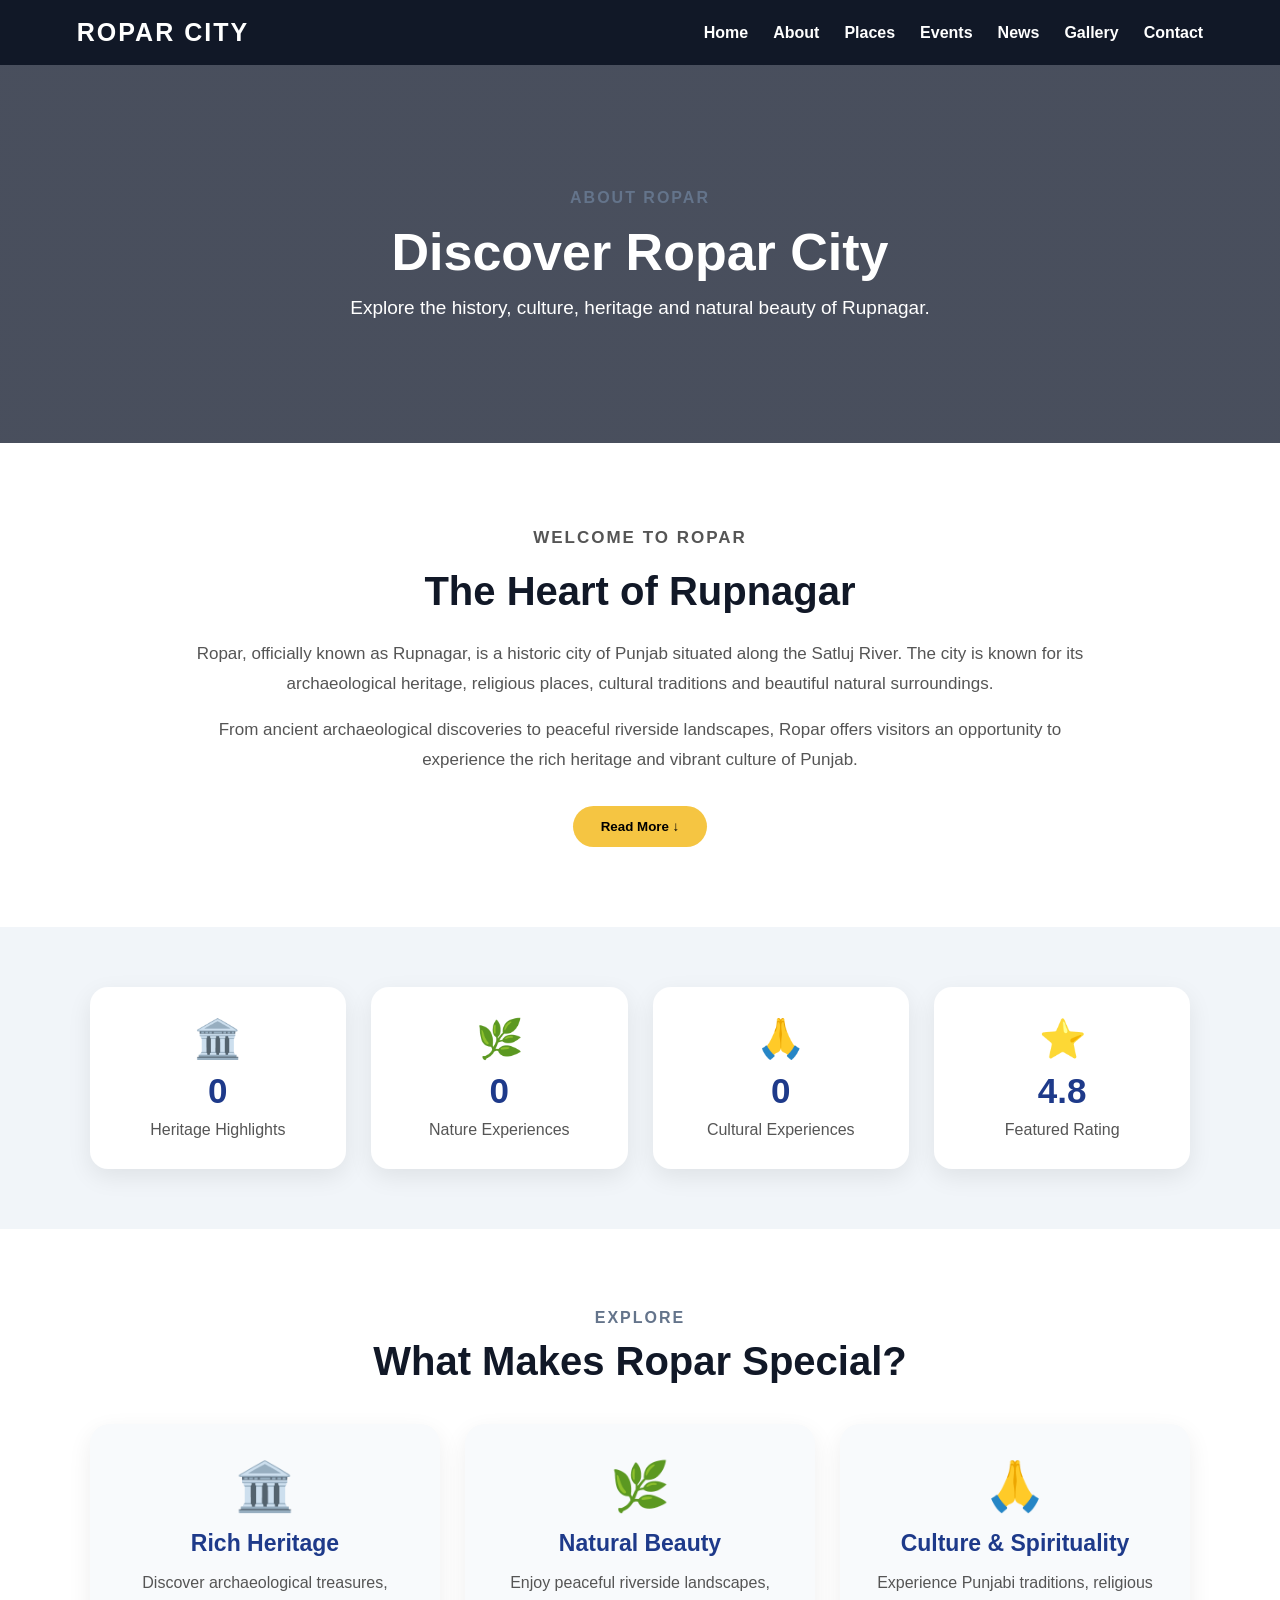
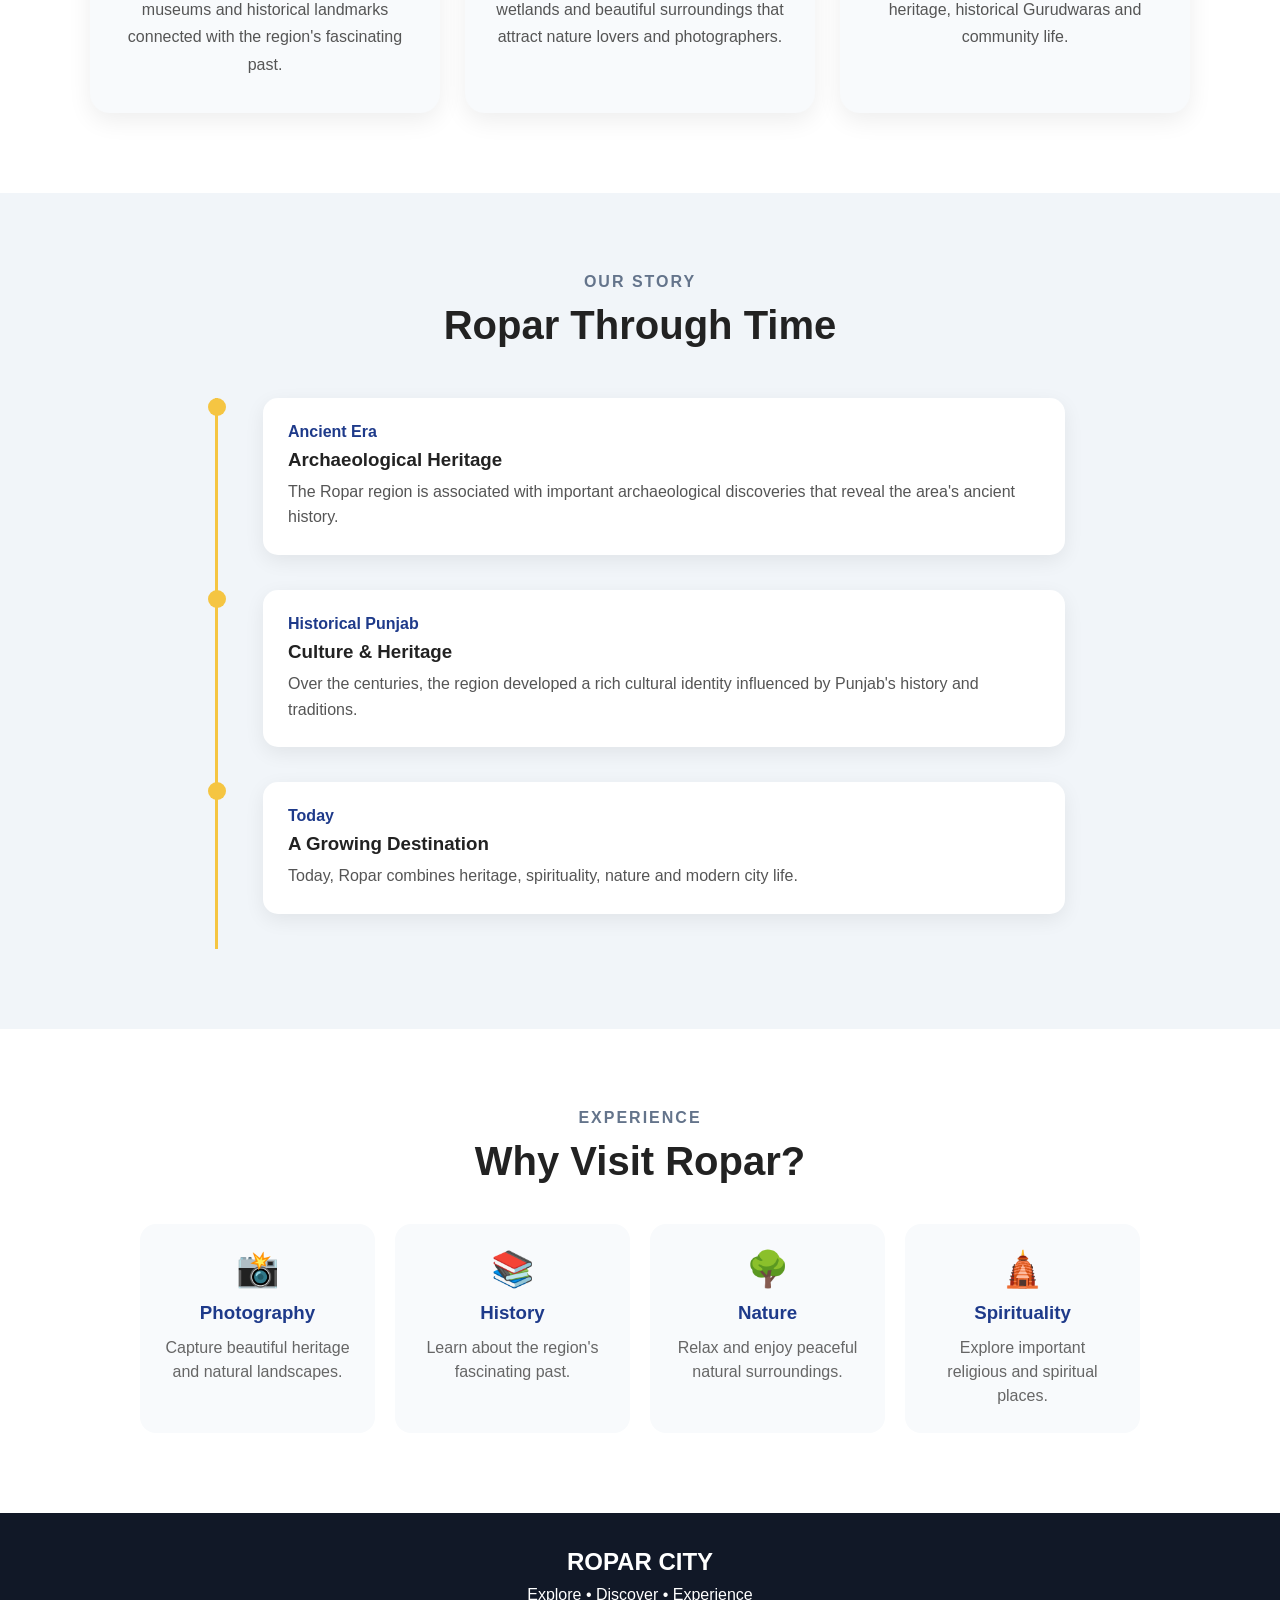
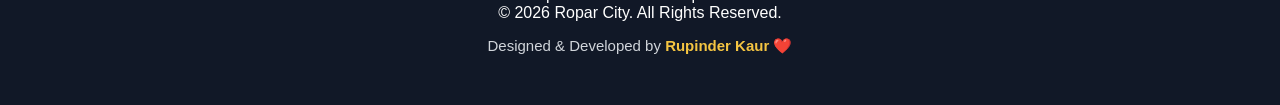
==== about.html @ 4a172c6d "Add files via upload" ====
<!DOCTYPE html>
<html lang="en">

<head>
    <meta charset="UTF-8">
    <meta name="viewport" content="width=device-width, initial-scale=1.0">

    <title>About Ropar | Ropar City</title>

    <link rel="stylesheet" href="style.css">
</head>

<body>

    <!-- NAVBAR -->
    <nav class="navbar">

        <div class="logo">ROPAR CITY</div>

        <ul class="nav-links">
            <li><a href="index.html">Home</a></li>
            <li><a href="about.html">About</a></li>
            <li><a href="places.html">Places</a></li>
            <li><a href="events.html">Events</a></li>
            <li><a href="news.html">News</a></li>
            <li><a href="gallery.html">Gallery</a></li>
            <li><a href="contact.html">Contact</a></li>
        </ul>

    </nav>


    <!-- ABOUT HERO -->

    <section class="about-hero">

        <div class="about-hero-content">

            <p class="section-title">ABOUT ROPAR</p>

            <h1>Discover Ropar City</h1>

            <p>
                Explore the history, culture, heritage and natural
                beauty of Rupnagar.
            </p>

        </div>

    </section>


    <!-- MAIN ABOUT -->

    <section class="about-main">

        <div class="about-text">

            <p class="section-title">WELCOME TO ROPAR</p>

            <h2>The Heart of Rupnagar</h2>

            <p>
                Ropar, officially known as Rupnagar, is a historic city
                of Punjab situated along the Satluj River. The city is
                known for its archaeological heritage, religious places,
                cultural traditions and beautiful natural surroundings.
            </p>

            <p>
                From ancient archaeological discoveries to peaceful
                riverside landscapes, Ropar offers visitors an opportunity
                to experience the rich heritage and vibrant culture of Punjab.
            </p>

            <button class="read-more-btn" onclick="toggleAbout()">
                Read More ↓
            </button>

            <div id="moreAbout" class="more-about">

                <p>
                    Ropar is an important destination for people interested
                    in history, spirituality, nature and Punjabi culture.
                    Its museums, historical sites, religious places and
                    natural attractions make it a unique place to explore.
                </p>

                <p>
                    The city provides a beautiful combination of the past
                    and present, where historical heritage and modern life
                    exist together.
                </p>

            </div>

        </div>

    </section>


    <!-- STATISTICS -->

    <section class="about-stats">

        <div class="stat-card">
            <span>🏛️</span>
            <h2 class="counter" data-target="3">0</h2>
            <p>Heritage Highlights</p>
        </div>

        <div class="stat-card">
            <span>🌿</span>
            <h2 class="counter" data-target="4">0</h2>
            <p>Nature Experiences</p>
        </div>

        <div class="stat-card">
            <span>🙏</span>
            <h2 class="counter" data-target="5">0</h2>
            <p>Cultural Experiences</p>
        </div>

        <div class="stat-card">
            <span>⭐</span>
            <h2>4.8</h2>
            <p>Featured Rating</p>
        </div>

    </section>


    <!-- HIGHLIGHTS -->

    <section class="about-highlights">

        <p class="section-title">EXPLORE</p>

        <h2>What Makes Ropar Special?</h2>

        <div class="about-cards">

            <div class="about-card">

                <div class="about-icon">🏛️</div>

                <h3>Rich Heritage</h3>

                <p>
                    Discover archaeological treasures, museums
                    and historical landmarks connected with the
                    region's fascinating past.
                </p>

            </div>


            <div class="about-card">

                <div class="about-icon">🌿</div>

                <h3>Natural Beauty</h3>

                <p>
                    Enjoy peaceful riverside landscapes, wetlands
                    and beautiful surroundings that attract
                    nature lovers and photographers.
                </p>

            </div>


            <div class="about-card">

                <div class="about-icon">🙏</div>

                <h3>Culture & Spirituality</h3>

                <p>
                    Experience Punjabi traditions, religious
                    heritage, historical Gurudwaras and
                    community life.
                </p>

            </div>

        </div>

    </section>


    <!-- HISTORY TIMELINE -->

    <section class="timeline-section">

        <p class="section-title">OUR STORY</p>

        <h2>Ropar Through Time</h2>

        <div class="timeline">

            <div class="timeline-item">

                <div class="timeline-dot"></div>

                <div class="timeline-content">

                    <span>Ancient Era</span>

                    <h3>Archaeological Heritage</h3>

                    <p>
                        The Ropar region is associated with important
                        archaeological discoveries that reveal the
                        area's ancient history.
                    </p>

                </div>

            </div>


            <div class="timeline-item">

                <div class="timeline-dot"></div>

                <div class="timeline-content">

                    <span>Historical Punjab</span>

                    <h3>Culture & Heritage</h3>

                    <p>
                        Over the centuries, the region developed a
                        rich cultural identity influenced by Punjab's
                        history and traditions.
                    </p>

                </div>

            </div>


            <div class="timeline-item">

                <div class="timeline-dot"></div>

                <div class="timeline-content">

                    <span>Today</span>

                    <h3>A Growing Destination</h3>

                    <p>
                        Today, Ropar combines heritage, spirituality,
                        nature and modern city life.
                    </p>

                </div>

            </div>

        </div>

    </section>


    <!-- WHY VISIT -->

    <section class="why-ropar">

        <p class="section-title">EXPERIENCE</p>

        <h2>Why Visit Ropar?</h2>

        <div class="why-grid">

            <div>
                <span>📸</span>
                <h3>Photography</h3>
                <p>Capture beautiful heritage and natural landscapes.</p>
            </div>

            <div>
                <span>📚</span>
                <h3>History</h3>
                <p>Learn about the region's fascinating past.</p>
            </div>

            <div>
                <span>🌳</span>
                <h3>Nature</h3>
                <p>Relax and enjoy peaceful natural surroundings.</p>
            </div>

            <div>
                <span>🛕</span>
                <h3>Spirituality</h3>
                <p>Explore important religious and spiritual places.</p>
            </div>

        </div>

    </section>


    <!-- FOOTER -->

    <footer>

        <h2>ROPAR CITY</h2>

        <p>Explore • Discover • Experience</p>

        <p>© 2026 Ropar City. All Rights Reserved.</p>

    </footer>


    <script src="script.js"></script>

</body>

</html>
---- style.css ----
* {
    margin: 0;
    padding: 0;
    box-sizing: border-box;
    font-family: Arial, sans-serif;
}

body {
    background: #f5f5f5;
    color: #222;
}

/* NAVBAR */
header {
    width: 100%;
    background: #111827;
    color: white;
    padding: 18px 7%;
    display: flex;
    justify-content: space-between;
    align-items: center;
}

.logo {
    font-size: 25px;
    font-weight: bold;
    letter-spacing: 2px;
}

nav {
    display: flex;
    gap: 25px;
}

nav a {
    color: white;
    text-decoration: none;
    font-size: 16px;
    transition: 0.3s;
}

nav a:hover {
    color: #f5c542;
}

/* HERO */
.hero {
    min-height: 75vh;
    background-image: linear-gradient(
        rgba(0,0,0,0.35),
        rgba(0,0,0,0.45)
    ), url("images/roper.jpg");

    background-size: cover;
    background-position: center;

    display: flex;
    flex-direction: column;
    justify-content: center;
    align-items: center;

    text-align: center;
    color: white;
    padding: 40px 20px;
}

.hero h1 {
    font-size: 65px;
    margin-bottom: 15px;
}

.hero h2 {
    font-size: 32px;
    margin-bottom: 20px;
}

.hero p {
    font-size: 19px;
    max-width: 700px;
    margin-bottom: 30px;
}

/* BUTTONS */
.btn {
    display: inline-block;
    background: #f5c542;
    color: #111;
    padding: 14px 28px;
    margin: 8px;
    border-radius: 30px;
    text-decoration: none;
    font-weight: bold;
    transition: 0.3s;
}

.btn:hover {
    background: white;
    transform: translateY(-3px);
}

/* FOOTER */
footer {
    background: #111827;
    color: white;
    text-align: center;
    padding: 35px 20px;
}

footer h2 {
    margin-bottom: 10px;
}

/* MOBILE */
@media (max-width: 768px) {

    header {
        flex-direction: column;
        gap: 15px;
    }

    nav {
        flex-wrap: wrap;
        justify-content: center;
        gap: 15px;
    }

    .hero h1 {
        font-size: 42px;
    }

    .hero h2 {
        font-size: 24px;
    }

    .hero p {
        font-size: 16px;
    }
}
/* NAVBAR FIX */

header {
    width: 100%;
    background: #111827;
    padding: 18px 6%;
    display: flex;
    justify-content: space-between;
    align-items: center;
}

header nav ul {
    list-style: none;
    display: flex;
    gap: 25px;
    margin: 0;
    padding: 0;
}

header nav ul li {
    list-style: none;
}

header nav ul li a {
    color: white;
    text-decoration: none;
    font-size: 16px;
    font-weight: 600;
}

header nav ul li a:hover {
    color: #f5c542;
}

/* MOBILE NAVBAR */
@media (max-width: 768px) {

    header {
        flex-direction: column;
        gap: 15px;
    }

    header nav ul {
        flex-wrap: wrap;
        justify-content: center;
        gap: 12px;
    }
}
* {
    margin: 0;
    padding: 0;
    box-sizing: border-box;
    font-family: Arial, sans-serif;
}

body {
    background: #f5f5f5;
    color: #222;
}

/* NAVBAR */
header {
    width: 100%;
    background: #111827;
    color: white;
    padding: 18px 6%;
    display: flex;
    justify-content: space-between;
    align-items: center;
}

.logo {
    font-size: 25px;
    font-weight: bold;
    letter-spacing: 2px;
}

nav ul {
    list-style: none;
    display: flex;
    gap: 25px;
    margin: 0;
    padding: 0;
}

nav ul li {
    list-style: none;
}

nav ul li a {
    color: white;
    text-decoration: none;
    font-size: 16px;
    font-weight: 600;
}

nav ul li a:hover {
    color: #f5c542;
}

/* HERO */
.hero {
    min-height: 75vh;
    background-image: linear-gradient(
        rgba(0,0,0,0.35),
        rgba(0,0,0,0.45)
    ), url("images/roper.jpg");

    background-size: cover;
    background-position: center;

    display: flex;
    flex-direction: column;
    justify-content: center;
    align-items: center;

    text-align: center;
    color: white;
    padding: 40px 20px;
}

.hero h1 {
    font-size: 65px;
    margin-bottom: 15px;
}

.hero h2 {
    font-size: 32px;
    margin-bottom: 20px;
}

.hero p {
    font-size: 19px;
    max-width: 700px;
    margin-bottom: 30px;
}

/* BUTTONS */
.btn {
    display: inline-block;
    background: #f5c542;
    color: #111;
    padding: 14px 28px;
    margin: 8px;
    border-radius: 30px;
    text-decoration: none;
    font-weight: bold;
}

.btn:hover {
    background: white;
    transform: translateY(-3px);
}

/* FOOTER */
footer {
    background: #111827;
    color: white;
    text-align: center;
    padding: 35px 20px;
}

footer h2 {
    margin-bottom: 10px;
}

/* MOBILE */
@media (max-width: 768px) {

    header {
        flex-direction: column;
        gap: 15px;
    }

    nav ul {
        flex-wrap: wrap;
        justify-content: center;
        gap: 15px;
    }

    .hero h1 {
        font-size: 42px;
    }

    .hero h2 {
        font-size: 24px;
    }

    .hero p {
        font-size: 16px;
    }
}
/* NAVBAR */
.navbar {
    width: 100%;
    background: #111827;
    color: white;
    padding: 18px 6%;
    display: flex;
    justify-content: space-between;
    align-items: center;
}

.navbar .logo {
    font-size: 25px;
    font-weight: bold;
    letter-spacing: 2px;
}

.nav-links {
    list-style: none;
    display: flex;
    gap: 25px;
    margin: 0;
    padding: 0;
}

.nav-links li {
    list-style: none;
    margin: 0;
    padding: 0;
}

.nav-links li a {
    color: white;
    text-decoration: none;
    font-size: 16px;
    font-weight: 600;
    transition: 0.3s;
}

.nav-links li a:hover {
    color: #f5c542;
}

/* MOBILE NAVBAR */
@media (max-width: 768px) {
    .navbar {
        flex-direction: column;
        gap: 15px;
    }

    .nav-links {
        flex-wrap: wrap;
        justify-content: center;
        gap: 12px;
    }
}
/* ===============================
   PLACES SECTION
================================ */

.places {
    padding: 70px 7%;
    text-align: center;
    background: #f5f5f5;
}

.places h2 {
    font-size: 38px;
    margin-bottom: 30px;
}

.place-tools {
    margin-bottom: 35px;
}

#searchPlace {
    width: 320px;
    max-width: 90%;
    padding: 14px 20px;
    border: 1px solid #ddd;
    border-radius: 30px;
    font-size: 16px;
    outline: none;
}

.filter-buttons {
    margin-top: 20px;
}

.filter-buttons button {
    border: none;
    background: #111827;
    color: white;
    padding: 10px 20px;
    margin: 5px;
    border-radius: 25px;
    cursor: pointer;
    font-weight: bold;
}

.filter-buttons button:hover {
    background: #f5c542;
    color: #111;
}

/* CARDS */

.cards {
    display: grid;
    grid-template-columns: repeat(3, 1fr);
    gap: 25px;
    margin-top: 30px;
}

.card {
    background: white;
    border-radius: 18px;
    overflow: hidden;
    box-shadow: 0 8px 25px rgba(0,0,0,0.12);
    text-align: left;
    transition: 0.3s;
}

.card:hover {
    transform: translateY(-8px);
}

.card-image {
    height: 220px;
    background-size: cover;
    background-position: center;
}

.card-content {
    padding: 22px;
}

.category {
    display: inline-block;
    background: #f5c542;
    color: #111;
    padding: 5px 12px;
    border-radius: 20px;
    font-size: 13px;
    font-weight: bold;
}

.card h3 {
    font-size: 23px;
    margin: 12px 0;
}

.card p {
    color: #666;
    line-height: 1.6;
    margin-bottom: 18px;
}

.card button {
    background: #111827;
    color: white;
    border: none;
    padding: 11px 18px;
    border-radius: 25px;
    cursor: pointer;
    font-weight: bold;
}

.card button:hover {
    background: #f5c542;
    color: #111;
}

/* MOBILE */

@media (max-width: 768px) {

    .cards {
        grid-template-columns: 1fr;
    }

    .places {
        padding: 50px 5%;
    }

    .places h2 {
        font-size: 30px;
    }
}
/* ===============================
   PLACE DETAILS POPUP
================================ */

.details-popup {
    position: fixed;
    inset: 0;
    background: rgba(0, 0, 0, 0.75);
    display: flex;
    justify-content: center;
    align-items: center;
    padding: 25px;
    z-index: 9999;
    overflow-y: auto;
}

.details-box {
    width: 650px;
    max-width: 100%;
    max-height: 90vh;
    overflow-y: auto;
    background: white;
    border-radius: 20px;
    padding: 25px;
    position: relative;
    box-shadow: 0 15px 50px rgba(0,0,0,0.3);
}

.details-box > img {
    width: 100%;
    height: 280px;
    object-fit: cover;
    border-radius: 15px;
    margin-bottom: 18px;
}

.details-box h2 {
    font-size: 30px;
    margin: 12px 0;
    color: #111827;
}

.details-box p {
    color: #555;
    line-height: 1.7;
    margin: 12px 0;
}

.details-close {
    position: absolute;
    right: 18px;
    top: 18px;
    width: 40px;
    height: 40px;
    border: none;
    border-radius: 50%;
    background: #111827;
    color: white;
    font-size: 25px;
    cursor: pointer;
    z-index: 5;
}

.details-close:hover {
    background: #f5c542;
    color: #111;
}

.rating {
    font-size: 20px;
    font-weight: bold;
    margin: 18px 0;
}

.map-button {
    display: inline-block;
    background: #111827;
    color: white;
    text-decoration: none;
    padding: 11px 18px;
    margin: 5px;
    border-radius: 25px;
    font-weight: bold;
}

.map-button:hover {
    background: #f5c542;
    color: #111;
}

/* MORE PHOTOS */

.details-box h3 {
    margin-top: 25px;
    margin-bottom: 15px;
}

.more-photos {
    display: grid;
    grid-template-columns: repeat(3, 1fr);
    gap: 12px;
}

.more-photos img {
    width: 100%;
    height: 110px;
    object-fit: cover;
    border-radius: 10px;
    cursor: pointer;
    transition: 0.3s;
}

.more-photos img:hover {
    transform: scale(1.05);
}

/* PHOTO VIEWER */

.photo-viewer {
    position: fixed;
    inset: 0;
    background: rgba(0,0,0,0.9);
    z-index: 10000;
    display: flex;
    justify-content: center;
    align-items: center;
}

.photo-viewer img {
    max-width: 80%;
    max-height: 80%;
    border-radius: 15px;
}

.photo-close,
.photo-prev,
.photo-next {
    position: absolute;
    border: none;
    background: rgba(255,255,255,0.2);
    color: white;
    cursor: pointer;
}

.photo-close {
    top: 25px;
    right: 30px;
    font-size: 35px;
    width: 45px;
    height: 45px;
    border-radius: 50%;
}

.photo-prev {
    left: 30px;
    font-size: 35px;
    padding: 10px 18px;
    border-radius: 50%;
}

.photo-next {
    right: 30px;
    font-size: 35px;
    padding: 10px 18px;
    border-radius: 50%;
}

/* MOBILE */

@media (max-width: 768px) {

    .details-popup {
        padding: 12px;
    }

    .details-box {
        padding: 18px;
        max-height: 94vh;
    }

    .details-box > img {
        height: 210px;
    }

    .details-box h2 {
        font-size: 24px;
    }

    .more-photos {
        grid-template-columns: repeat(2, 1fr);
    }

    .photo-viewer img {
        max-width: 90%;
        max-height: 70%;
    }

    .photo-prev {
        left: 10px;
    }

    .photo-next {
        right: 10px;
    }
}
/* ===============================
   REVIEWS SECTION
================================ */

.reviews-section {
    padding: 70px 7%;
    background: #ffffff;
    text-align: center;
}

.reviews-section h2 {
    font-size: 36px;
    margin-bottom: 30px;
    color: #111827;
}

.review-form {
    max-width: 600px;
    margin: auto;
    background: #f5f5f5;
    padding: 30px;
    border-radius: 20px;
    box-shadow: 0 8px 25px rgba(0,0,0,0.08);
}

.review-form input,
.review-form select,
.review-form textarea {
    width: 100%;
    padding: 14px;
    margin-bottom: 15px;
    border: 1px solid #ddd;
    border-radius: 10px;
    font-size: 16px;
    outline: none;
}

.review-form textarea {
    height: 120px;
    resize: vertical;
}

.review-form input:focus,
.review-form select:focus,
.review-form textarea:focus {
    border-color: #f5c542;
}

.review-form button {
    background: #111827;
    color: white;
    border: none;
    padding: 13px 25px;
    border-radius: 25px;
    font-weight: bold;
    cursor: pointer;
}

.review-form button:hover {
    background: #f5c542;
    color: #111;
}

/* REVIEW CARDS */

#reviewsContainer {
    max-width: 900px;
    margin: 40px auto 0;
    display: grid;
    grid-template-columns: repeat(2, 1fr);
    gap: 20px;
}

.review-card {
    background: #f8f8f8;
    padding: 22px;
    border-radius: 15px;
    text-align: left;
    border-left: 5px solid #f5c542;
}

.review-card h3 {
    margin-bottom: 8px;
    color: #111827;
}

.review-stars {
    margin-bottom: 10px;
    font-size: 18px;
}

.review-card p {
    color: #555;
    line-height: 1.6;
}

/* MOBILE */

@media (max-width: 768px) {

    .reviews-section {
        padding: 50px 5%;
    }

    .reviews-section h2 {
        font-size: 28px;
    }

    #reviewsContainer {
        grid-template-columns: 1fr;
    }

    .review-form {
        padding: 20px;
    }
}
/* ===============================
   PLACES SECTION
================================ */

.places {
    padding: 80px 7%;
    background: #f8fafc;
    text-align: center;
}

.section-title {
    color: #64748b;
    font-weight: bold;
    letter-spacing: 2px;
    margin-bottom: 10px;
}

.places h2 {
    font-size: 40px;
    margin-bottom: 30px;
    color: #111827;
}

/* SEARCH */

.place-tools {
    margin-bottom: 40px;
}

#searchPlace {
    width: 280px;
    padding: 14px 20px;
    border: 1px solid #ddd;
    border-radius: 30px;
    outline: none;
    font-size: 15px;
}

/* FILTER BUTTONS */

.filter-buttons {
    margin-top: 20px;
}

.filter-buttons button {
    border: none;
    background: #1e293b;
    color: white;
    padding: 10px 18px;
    margin: 5px;
    border-radius: 20px;
    cursor: pointer;
    transition: 0.3s;
}

.filter-buttons button:hover {
    background: #f5c542;
    color: #111;
}

/* CARDS */

.cards {
    display: grid;
    grid-template-columns: repeat(3, 1fr);
    gap: 25px;
    max-width: 1200px;
    margin: auto;
}

.card {
    background: white;
    border-radius: 18px;
    overflow: hidden;
    box-shadow: 0 8px 25px rgba(0,0,0,0.10);
    text-align: left;
    transition: 0.3s;
}

.card:hover {
    transform: translateY(-8px);
}

.card-image {
    height: 220px;
    background-size: cover;
    background-position: center;
}

.card-content {
    padding: 22px;
}

.category {
    display: inline-block;
    background: #f5c542;
    color: #111;
    padding: 5px 12px;
    border-radius: 20px;
    font-size: 12px;
    font-weight: bold;
}

.card h3 {
    margin: 12px 0;
    font-size: 21px;
}

.card p {
    color: #64748b;
    line-height: 1.6;
}

.card button {
    margin-top: 15px;
    padding: 11px 18px;
    border: none;
    border-radius: 20px;
    background: #1e293b;
    color: white;
    cursor: pointer;
}

.card button:hover {
    background: #f5c542;
    color: #111;
}


/* ===============================
   DETAILS POPUP
================================ */

.details-popup {
    position: fixed;
    inset: 0;
    background: rgba(0,0,0,0.7);
    display: flex;
    justify-content: center;
    align-items: center;
    z-index: 9999;
    padding: 20px;
}

.details-box {
    background: white;
    width: 90%;
    max-width: 700px;
    max-height: 90vh;
    overflow-y: auto;
    border-radius: 20px;
    padding: 25px;
    position: relative;
}

.details-box > img {
    width: 100%;
    height: 280px;
    object-fit: cover;
    border-radius: 15px;
}

.details-box h2 {
    margin: 12px 0;
}

.details-box p {
    line-height: 1.7;
    color: #475569;
}

.details-close {
    position: absolute;
    right: 15px;
    top: 15px;
    border: none;
    background: white;
    font-size: 28px;
    width: 40px;
    height: 40px;
    border-radius: 50%;
    cursor: pointer;
}

.rating {
    margin: 15px 0;
    font-size: 18px;
}

.map-button {
    display: inline-block;
    background: #1e293b;
    color: white;
    text-decoration: none;
    padding: 10px 16px;
    border-radius: 20px;
    margin: 5px;
}

.map-button:hover {
    background: #f5c542;
    color: #111;
}


/* MORE PHOTOS */

.more-photos {
    display: flex;
    gap: 10px;
    overflow-x: auto;
    margin-top: 15px;
}

.more-photos img {
    width: 140px;
    height: 90px;
    object-fit: cover;
    border-radius: 10px;
    cursor: pointer;
}


/* ===============================
   REVIEWS
================================ */

.reviews-section {
    padding: 70px 20px;
    background: #eef2f7;
    text-align: center;
}

.reviews-section h2 {
    font-size: 35px;
    margin-bottom: 30px;
}

.review-form {
    max-width: 550px;
    margin: auto;
    background: white;
    padding: 30px;
    border-radius: 20px;
    box-shadow: 0 8px 25px rgba(0,0,0,0.08);
}

.review-form input,
.review-form select,
.review-form textarea {
    width: 100%;
    padding: 14px;
    margin-bottom: 15px;
    border: 1px solid #ddd;
    border-radius: 10px;
    font-size: 15px;
}

.review-form textarea {
    height: 120px;
    resize: none;
}

.review-form button {
    background: #1e293b;
    color: white;
    border: none;
    padding: 13px 25px;
    border-radius: 25px;
    cursor: pointer;
}

.review-form button:hover {
    background: #f5c542;
    color: #111;
}

.review-card {
    max-width: 550px;
    margin: 20px auto;
    padding: 20px;
    background: white;
    border-radius: 15px;
    text-align: left;
}

.review-stars {
    margin: 8px 0;
}


/* ===============================
   MOBILE
================================ */

@media (max-width: 768px) {

    .cards {
        grid-template-columns: 1fr;
    }

    .places h2 {
        font-size: 32px;
    }

    #searchPlace {
        width: 90%;
    }

    .details-box {
        width: 95%;
    }

}
/* ===============================
   NEWS PAGE
================================ */

.news-section {
    padding: 70px 7%;
    text-align: center;
    background: #f5f5f5;
}

.news-section h1 {
    font-size: 45px;
    margin: 10px 0;
    color: #111827;
}

.news-intro {
    color: #555;
    margin-bottom: 40px;
}

.newspaper-container {
    display: grid;
    grid-template-columns: repeat(3, 1fr);
    gap: 30px;
    max-width: 1200px;
    margin: auto;
}

.newspaper-card {
    background: #fff;
    border: 1px solid #ddd;
    box-shadow: 0 8px 20px rgba(0,0,0,0.12);
    overflow: hidden;
    text-align: left;
    transition: 0.3s;
}

.newspaper-card:hover {
    transform: translateY(-8px);
    box-shadow: 0 15px 30px rgba(0,0,0,0.18);
}

.newspaper-card img {
    width: 100%;
    height: 230px;
    object-fit: cover;
    display: block;
}

.news-info {
    padding: 22px;
}

.news-category {
    display: inline-block;
    background: #111827;
    color: white;
    padding: 6px 12px;
    font-size: 12px;
    font-weight: bold;
    border-radius: 4px;
}

.news-info h2 {
    font-size: 22px;
    margin: 15px 0 8px;
    color: #222;
}

.news-date {
    color: #777;
    font-size: 14px;
    margin-bottom: 12px;
}

.news-info p {
    line-height: 1.6;
    color: #555;
}

.read-btn {
    margin-top: 15px;
    padding: 11px 20px;
    border: none;
    border-radius: 25px;
    background: #f5c542;
    color: #111;
    font-weight: bold;
    cursor: pointer;
    transition: 0.3s;
}

.read-btn:hover {
    background: #111827;
    color: white;
}


/* MOBILE NEWS */

@media (max-width: 768px) {

    .newspaper-container {
        grid-template-columns: 1fr;
    }

    .news-section h1 {
        font-size: 35px;
    }

    .newspaper-card img {
        height: 220px;
    }
}
/* ===============================
   GALLERY
================================ */

.gallery {
    max-width: 1200px;
    margin: 40px auto;
    display: grid;
    grid-template-columns: repeat(4, 1fr);
    gap: 20px;
}

.gallery img {
    width: 100%;
    height: 220px;
    object-fit: cover;
    border-radius: 15px;
    cursor: pointer;
    transition: 0.3s;
    box-shadow: 0 8px 20px rgba(0,0,0,0.12);
}

.gallery img:hover {
    transform: scale(1.04);
}


/* ===============================
   IMAGE POPUP
================================ */

.image-popup {
    display: none;
    position: fixed;
    inset: 0;
    background: rgba(0,0,0,0.92);
    z-index: 99999;
    justify-content: center;
    align-items: center;
}

.image-popup img {
    max-width: 80%;
    max-height: 80%;
    object-fit: contain;
    border-radius: 12px;
}

.image-popup .close {
    position: absolute;
    top: 20px;
    right: 30px;
    color: white;
    font-size: 45px;
    cursor: pointer;
}

.image-popup .prev,
.image-popup .next {
    position: absolute;
    top: 50%;
    transform: translateY(-50%);
    background: rgba(255,255,255,0.15);
    color: white;
    border: none;
    font-size: 35px;
    padding: 12px 18px;
    border-radius: 50%;
    cursor: pointer;
}

.image-popup .prev {
    left: 30px;
}

.image-popup .next {
    right: 30px;
}

.image-popup .prev:hover,
.image-popup .next:hover {
    background: #f5c542;
    color: #111;
}


/* MOBILE GALLERY */

@media (max-width: 768px) {

    .gallery {
        grid-template-columns: repeat(2, 1fr);
        gap: 12px;
        padding: 0 10px;
    }

    .gallery img {
        height: 160px;
    }

    .image-popup img {
        max-width: 90%;
        max-height: 75%;
    }

    .image-popup .prev {
        left: 10px;
    }

    .image-popup .next {
        right: 10px;
    }
}
/* ===============================
   CONTACT PAGE
================================ */

.contact-section {
    padding: 70px 7%;
    background: #f5f5f5;
    text-align: center;
}

.contact-section h1 {
    font-size: 45px;
    color: #111827;
    margin: 10px 0;
}

.contact-intro {
    color: #666;
    margin-bottom: 40px;
}

.contact-container {
    max-width: 1100px;
    margin: auto;
    display: grid;
    grid-template-columns: 1fr 1.4fr;
    gap: 30px;
    text-align: left;
}

/* CONTACT INFORMATION */

.contact-info {
    background: #111827;
    color: white;
    padding: 35px;
    border-radius: 20px;
}

.contact-info h2 {
    margin-bottom: 25px;
}

.contact-info p {
    line-height: 1.6;
    margin-bottom: 22px;
}

/* CONTACT FORM */

.contact-form {
    background: white;
    padding: 35px;
    border-radius: 20px;
    box-shadow: 0 8px 25px rgba(0,0,0,0.10);
}

.contact-form h2 {
    margin-bottom: 20px;
    color: #111827;
}

.contact-form input,
.contact-form textarea {
    width: 100%;
    padding: 14px;
    margin-bottom: 15px;
    border: 1px solid #ddd;
    border-radius: 10px;
    font-size: 15px;
    outline: none;
}

.contact-form textarea {
    height: 140px;
    resize: vertical;
}

.contact-form input:focus,
.contact-form textarea:focus {
    border-color: #f5c542;
}

.contact-form button {
    background: #f5c542;
    color: #111;
    border: none;
    padding: 13px 25px;
    border-radius: 25px;
    font-weight: bold;
    cursor: pointer;
    transition: 0.3s;
}

.contact-form button:hover {
    background: #111827;
    color: white;
}


/* MOBILE */

@media (max-width: 768px) {

    .contact-section {
        padding: 50px 5%;
    }

    .contact-section h1 {
        font-size: 34px;
    }

    .contact-container {
        grid-template-columns: 1fr;
    }

    .contact-info,
    .contact-form {
        padding: 25px;
    }
}
/* ===============================
   FINAL WEBSITE POLISH
================================ */

/* Smooth scrolling */
html {
    scroll-behavior: smooth;
}

/* Navbar links animation */
nav a,
.nav-links a {
    transition: 0.3s ease;
    position: relative;
}

/* Active/hover underline */
nav a:hover,
.nav-links a:hover {
    color: #f5c542;
}

/* Buttons animation */
button,
.btn {
    transition: 0.3s ease;
}

button:hover,
.btn:hover {
    transform: translateY(-2px);
}

/* Page sections animation */
section {
    animation: fadeIn 0.7s ease;
}

@keyframes fadeIn {
    from {
        opacity: 0;
        transform: translateY(15px);
    }

    to {
        opacity: 1;
        transform: translateY(0);
    }
}

/* Images smooth effect */
img {
    transition: 0.3s ease;
}

/* Better mobile spacing */
@media (max-width: 768px) {

    body {
        overflow-x: hidden;
    }

    header {
        padding: 15px 4%;
    }

    .logo {
        font-size: 22px;
    }

    nav ul,
    .nav-links {
        gap: 10px;
    }

    nav a,
    .nav-links a {
        font-size: 14px;
    }
}
/* ===============================
   INTRO SECTION IMPROVEMENT
================================ */

.intro {
    padding: 70px 8%;
    text-align: center;
    background: white;
}

.intro .section-title {
    margin-bottom: 12px;
    letter-spacing: 3px;
    color: #64748b;
}

.intro h2 {
    font-size: 38px;
    margin-bottom: 15px;
    color: #111827;
}

.intro > p:last-child {
    max-width: 800px;
    margin: auto;
    line-height: 1.8;
    color: #555;
    font-size: 17px;
}

.places {
    padding: 70px 7%;
}
/* ===============================
   ABOUT HIGHLIGHTS
================================ */

.about-highlights {
    padding: 70px 7%;
    text-align: center;
    background: #f8fafc;
}

.about-highlights h2 {
    font-size: 38px;
    margin: 10px 0 40px;
    color: #111827;
}

.about-cards {
    display: grid;
    grid-template-columns: repeat(3, 1fr);
    gap: 25px;
    max-width: 1100px;
    margin: auto;
}

.about-card {
    background: white;
    padding: 35px 25px;
    border-radius: 18px;
    box-shadow: 0 8px 25px rgba(0,0,0,0.08);
    transition: 0.3s ease;
}

.about-card:hover {
    transform: translateY(-8px);
}

.about-icon {
    font-size: 45px;
    margin-bottom: 15px;
}

.about-card h3 {
    font-size: 23px;
    margin-bottom: 12px;
    color: #1e3a8a;
}

.about-card p {
    color: #555;
    line-height: 1.7;
}

/* MOBILE */
@media (max-width: 768px) {

    .about-cards {
        grid-template-columns: 1fr;
    }

    .about-highlights h2 {
        font-size: 30px;
    }
}
/* =================================
   ABOUT PAGE
================================= */

.about-hero {
    min-height: 42vh;
    background: linear-gradient(
        rgba(15,23,42,0.75),
        rgba(15,23,42,0.75)
    ),
    url("images/roper.jpg");

    background-size: cover;
    background-position: center;

    display: flex;
    align-items: center;
    justify-content: center;

    text-align: center;
    color: white;
    padding: 50px 20px;
}

.about-hero h1 {
    font-size: 52px;
    margin: 15px 0;
}

.about-hero p:last-child {
    font-size: 19px;
}


/* MAIN ABOUT */

.about-main {
    padding: 80px 8%;
    background: white;
}

.about-text {
    max-width: 900px;
    margin: auto;
    text-align: center;
}

.about-text h2 {
    font-size: 40px;
    margin: 12px 0 25px;
    color: #111827;
}

.about-text p {
    color: #555;
    font-size: 17px;
    line-height: 1.8;
    margin-bottom: 15px;
}

.read-more-btn {
    border: none;
    background: #f5c542;
    padding: 13px 28px;
    border-radius: 30px;
    font-weight: bold;
    cursor: pointer;
    margin-top: 15px;
}

.read-more-btn:hover {
    background: #111827;
    color: white;
}

.more-about {
    display: none;
    margin-top: 20px;
}


/* STATS */

.about-stats {
    padding: 60px 7%;
    background: #f1f5f9;

    display: grid;
    grid-template-columns: repeat(4, 1fr);
    gap: 25px;
}

.stat-card {
    background: white;
    padding: 30px 20px;
    text-align: center;
    border-radius: 18px;

    box-shadow: 0 8px 25px rgba(0,0,0,0.08);

    transition: 0.3s;
}

.stat-card:hover {
    transform: translateY(-8px);
}

.stat-card span {
    font-size: 38px;
}

.stat-card h2 {
    font-size: 35px;
    color: #1e3a8a;
    margin: 10px 0;
}

.stat-card p {
    color: #555;
}


/* HIGHLIGHTS */

.about-highlights {
    padding: 80px 7%;
    text-align: center;
    background: white;
}

.about-highlights h2 {
    font-size: 40px;
    margin: 12px 0 40px;
}

.about-cards {
    max-width: 1100px;
    margin: auto;

    display: grid;
    grid-template-columns: repeat(3, 1fr);
    gap: 25px;
}

.about-card {
    background: #f8fafc;
    padding: 35px 25px;
    border-radius: 20px;

    box-shadow: 0 8px 25px rgba(0,0,0,0.07);

    transition: 0.3s;
}

.about-card:hover {
    transform: translateY(-10px);
}

.about-icon {
    font-size: 48px;
    margin-bottom: 15px;
}

.about-card h3 {
    color: #1e3a8a;
    font-size: 23px;
    margin-bottom: 12px;
}

.about-card p {
    color: #555;
    line-height: 1.7;
}


/* TIMELINE */

.timeline-section {
    padding: 80px 7%;
    background: #f1f5f9;
    text-align: center;
}

.timeline-section h2 {
    font-size: 40px;
    margin: 12px 0 50px;
}

.timeline {
    max-width: 850px;
    margin: auto;
    text-align: left;
}

.timeline-item {
    position: relative;
    padding: 0 0 35px 45px;
    border-left: 3px solid #f5c542;
}

.timeline-dot {
    width: 18px;
    height: 18px;

    background: #f5c542;
    border-radius: 50%;

    position: absolute;
    left: -10px;
    top: 0;
}

.timeline-content {
    background: white;
    padding: 25px;
    border-radius: 15px;

    box-shadow: 0 6px 20px rgba(0,0,0,0.07);
}

.timeline-content span {
    color: #1e3a8a;
    font-weight: bold;
}

.timeline-content h3 {
    margin: 8px 0;
}

.timeline-content p {
    color: #555;
    line-height: 1.6;
}


/* WHY ROPAR */

.why-ropar {
    padding: 80px 7%;
    text-align: center;
    background: white;
}

.why-ropar h2 {
    font-size: 40px;
    margin: 12px 0 40px;
}

.why-grid {
    max-width: 1000px;
    margin: auto;

    display: grid;
    grid-template-columns: repeat(4, 1fr);
    gap: 20px;
}

.why-grid div {
    padding: 25px;
    border-radius: 16px;
    background: #f8fafc;
}

.why-grid span {
    font-size: 35px;
}

.why-grid h3 {
    margin: 12px 0;
    color: #1e3a8a;
}

.why-grid p {
    color: #666;
    line-height: 1.5;
}


/* MOBILE */

@media (max-width: 768px) {

    .about-hero h1 {
        font-size: 38px;
    }

    .about-stats {
        grid-template-columns: repeat(2, 1fr);
    }

    .about-cards {
        grid-template-columns: 1fr;
    }

    .why-grid {
        grid-template-columns: 1fr 1fr;
    }
}

@media (max-width: 500px) {

    .about-stats {
        grid-template-columns: 1fr;
    }

    .why-grid {
        grid-template-columns: 1fr;
    }
}
/* =========================
   EVENTS PAGE
========================= */

.events-hero {
    text-align: center;
    padding: 70px 8%;
    background: white;
}

.events-hero h1 {
    font-size: 42px;
    color: #111827;
    margin: 10px 0;
}

.events-hero p:last-child {
    max-width: 750px;
    margin: auto;
    color: #555;
    line-height: 1.7;
}


/* SEARCH */

.event-controls {
    text-align: center;
    padding: 25px 8%;
    background: #f5f7fb;
}

#eventSearch {
    width: 80%;
    max-width: 550px;
    padding: 14px 20px;
    border: 1px solid #ddd;
    border-radius: 30px;
    font-size: 16px;
    outline: none;
}

.event-filters {
    margin-top: 20px;
}

.event-filters button {
    padding: 10px 20px;
    margin: 5px;
    border: none;
    border-radius: 25px;
    background: #263859;
    color: white;
    cursor: pointer;
}

.event-filters button:hover {
    background: #d99a2b;
}


/* EVENT GRID */

.events-section {
    padding: 60px 8%;
    background: #f5f7fb;
}

.events-grid {
    display: grid;
    grid-template-columns: repeat(3, 1fr);
    gap: 30px;
}


/* EVENT CARD */

.event-card {
    background: white;
    border-radius: 18px;
    overflow: hidden;
    box-shadow: 0 8px 25px rgba(0,0,0,0.08);
    transition: 0.3s;
}

.event-card:hover {
    transform: translateY(-8px);
    box-shadow: 0 15px 35px rgba(0,0,0,0.15);
}

.event-card img {
    width: 100%;
    height: 210px;
    object-fit: cover;
}

.event-content {
    padding: 22px;
}

.event-date {
    color: #c58922;
    font-weight: bold;
    font-size: 14px;
}

.event-content h2 {
    margin: 10px 0;
    color: #182238;
}

.event-content p {
    color: #666;
    line-height: 1.6;
}

.event-location {
    font-size: 14px;
    font-weight: bold;
}

.event-content button {
    border: none;
    padding: 10px 18px;
    border-radius: 20px;
    background: #263859;
    color: white;
    cursor: pointer;
}

.event-content button:hover {
    background: #d99a2b;
}


/* POPUP */

.event-modal {
    display: none;
    position: fixed;
    z-index: 999;
    left: 0;
    top: 0;
    width: 100%;
    height: 100%;
    background: rgba(0,0,0,0.7);
    justify-content: center;
    align-items: center;
}

.event-modal-content {
    background: white;
    width: 90%;
    max-width: 550px;
    padding: 35px;
    border-radius: 20px;
    position: relative;
}

.event-modal-content h2 {
    color: #182238;
    margin-bottom: 15px;
}

.event-modal-content p {
    color: #555;
    line-height: 1.8;
}

.modal-close {
    position: absolute;
    right: 20px;
    top: 10px;
    font-size: 30px;
    cursor: pointer;
}


/* MOBILE */

@media (max-width: 900px) {

    .events-grid {
        grid-template-columns: repeat(2, 1fr);
    }

}

@media (max-width: 600px) {

    .events-grid {
        grid-template-columns: 1fr;
    }

    .events-hero h1 {
        font-size: 32px;
    }

}
/* =========================
   HOME IMAGE SLIDER
========================= */

.hero-slider {
    position: relative;
    width: 100%;
    height: 600px;
    overflow: hidden;
    background: #111827;
}

.slide {
    position: absolute;
    width: 100%;
    height: 100%;
    opacity: 0;
    transform: translateX(100%);
    transition: all 0.8s ease;
}

.slide.active {
    opacity: 1;
    transform: translateX(0);
}

.slide img {
    width: 100%;
    height: 100%;
    object-fit: cover;
}

/* Dark overlay */

.slide::after {
    content: "";
    position: absolute;
    inset: 0;
    background: rgba(0,0,0,0.50);
}

/* Text */

.slide-content {
    position: absolute;
    z-index: 2;
    top: 50%;
    left: 50%;
    transform: translate(-50%, -50%);
    text-align: center;
    color: white;
    width: 90%;
    max-width: 900px;
}

.slide-content h1 {
    font-size: 65px;
    margin-bottom: 10px;
    letter-spacing: 4px;
}

.slide-content h2 {
    font-size: 32px;
    margin-bottom: 15px;
}

.slide-content p {
    font-size: 19px;
    line-height: 1.6;
    margin-bottom: 25px;
}

/* Buttons */

.hero-btn {
    display: inline-block;
    padding: 14px 28px;
    margin: 5px;
    background: #f4b942;
    color: #111827;
    text-decoration: none;
    border-radius: 30px;
    font-weight: bold;
    transition: 0.3s;
}

.hero-btn:hover {
    transform: scale(1.08);
    background: white;
}

/* Arrows */

.slider-btn {
    position: absolute;
    top: 50%;
    transform: translateY(-50%);
    z-index: 5;

    width: 50px;
    height: 50px;

    border: none;
    border-radius: 50%;

    background: rgba(255,255,255,0.75);
    color: #111827;

    font-size: 25px;
    cursor: pointer;
}

.prev-slide {
    left: 25px;
}

.next-slide {
    right: 25px;
}

.slider-btn:hover {
    background: white;
}

/* Dots */

.slider-dots {
    position: absolute;
    z-index: 5;
    bottom: 25px;
    left: 50%;
    transform: translateX(-50%);
}

.dot {
    display: inline-block;
    width: 12px;
    height: 12px;
    margin: 5px;
    background: white;
    border-radius: 50%;
    cursor: pointer;
    opacity: 0.6;
}

.active-dot {
    opacity: 1;
    transform: scale(1.3);
}

/* Mobile */

@media (max-width: 768px) {

    .hero-slider {
        height: 500px;
    }

    .slide-content h1 {
        font-size: 38px;
    }

    .slide-content h2 {
        font-size: 23px;
    }

    .slide-content p {
        font-size: 15px;
    }

    .slider-btn {
        width: 40px;
        height: 40px;
        font-size: 18px;
    }
}
/* =========================
   PLACES GRID
========================= */

.places-grid {
    display: grid;
    grid-template-columns: repeat(3, 1fr);
    gap: 30px;
    margin-top: 40px;
}

.place-card {
    background: white;
    border-radius: 18px;
    overflow: hidden;
    box-shadow: 0 8px 25px rgba(0,0,0,0.12);
    transition: 0.3s;
}

.place-card:hover {
    transform: translateY(-8px);
}

.place-card > img {
    width: 100%;
    height: 240px;
    object-fit: cover;
    cursor: pointer;
}

.place-info {
    padding: 22px;
}

.place-info h3 {
    margin-bottom: 10px;
}

.place-info p {
    line-height: 1.6;
    color: #555;
}

.place-info button {
    padding: 10px 18px;
    border: none;
    border-radius: 20px;
    background: #263b68;
    color: white;
    cursor: pointer;
}

.place-info button:hover {
    background: #f4b942;
    color: #111;
}


/* =========================
   PHOTO POPUP
========================= */

.place-gallery {
    position: fixed;
    inset: 0;
    background: rgba(0,0,0,0.92);

    z-index: 9999;

    display: none;
    padding: 60px 6%;
    overflow-y: auto;
}

.place-gallery.show {
    display: block;
}

.gallery-close {
    position: fixed;
    top: 20px;
    right: 35px;

    color: white;
    font-size: 45px;

    cursor: pointer;
}

#galleryTitle {
    color: white;
    text-align: center;
    margin-bottom: 30px;
}

.gallery-images {
    display: grid;
    grid-template-columns: repeat(2, 1fr);
    gap: 20px;
    max-width: 1000px;
    margin: auto;
}

.gallery-images img {
    width: 100%;
    height: 300px;
    object-fit: cover;

    border-radius: 15px;

    cursor: pointer;

    transition: 0.3s;
}

.gallery-images img:hover {
    transform: scale(1.03);
}


/* MOBILE */

@media (max-width: 768px) {

    .places-grid {
        grid-template-columns: 1fr;
    }

    .gallery-images {
        grid-template-columns: 1fr;
    }

    .gallery-images img {
        height: 240px;
    }
}
/* ===============================
   DYNAMIC PLACES CONTAINER
================================ */

.places-container {
    display: grid;
    grid-template-columns: repeat(3, 1fr);
    gap: 30px;
    max-width: 1200px;
    margin: 40px auto 0;
}


/* NO RESULTS */

.no-results {
    grid-column: 1 / -1;
    padding: 50px;
    text-align: center;
    color: #64748b;
}

.no-results h3 {
    font-size: 25px;
    color: #111827;
    margin-bottom: 10px;
}


/* CARD BUTTONS */

.card button {
    margin-right: 8px;
    margin-bottom: 8px;
}


/* MOBILE */

@media (max-width: 768px) {

    .places-container {
        grid-template-columns: 1fr;
        gap: 20px;
    }

}
/* ===============================
   PROFESSIONAL PLACE CARDS
================================ */

.place-rating {
    margin: 8px 0 12px;
    font-weight: bold;
    font-size: 15px;
}

.place-location {
    color: #64748b;
    font-size: 14px;
    margin-top: 10px;
}

.place-buttons {
    display: flex;
    flex-wrap: wrap;
    gap: 8px;
    margin-top: 15px;
}

.place-buttons button {
    margin-top: 0;
}

.card {
    position: relative;
}

.card-image {
    transition: transform 0.5s ease;
}

.card:hover .card-image {
    transform: scale(1.04);
}
.developer-credit {
    margin: 15px 0;
    font-size: 15px;
    color: #d1d5db;
}

.developer-credit strong {
    color: #f5c542;
}
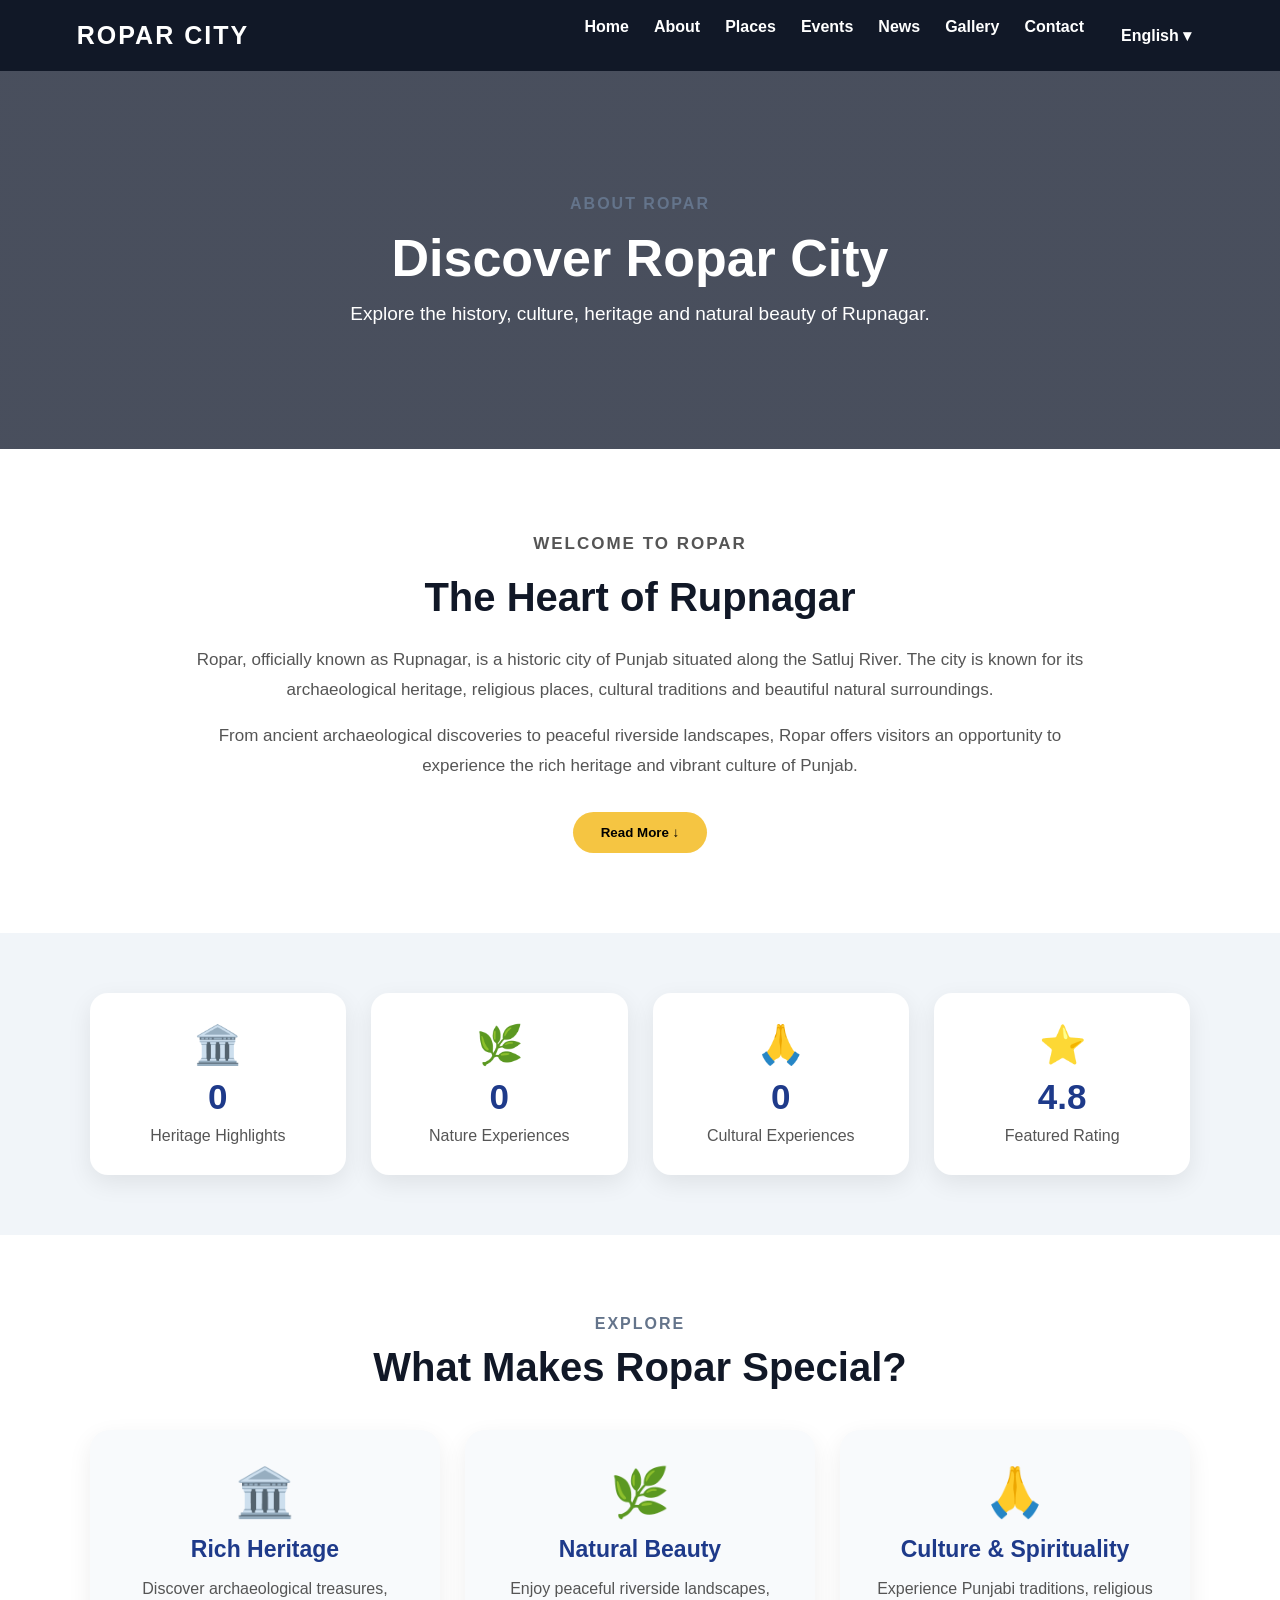
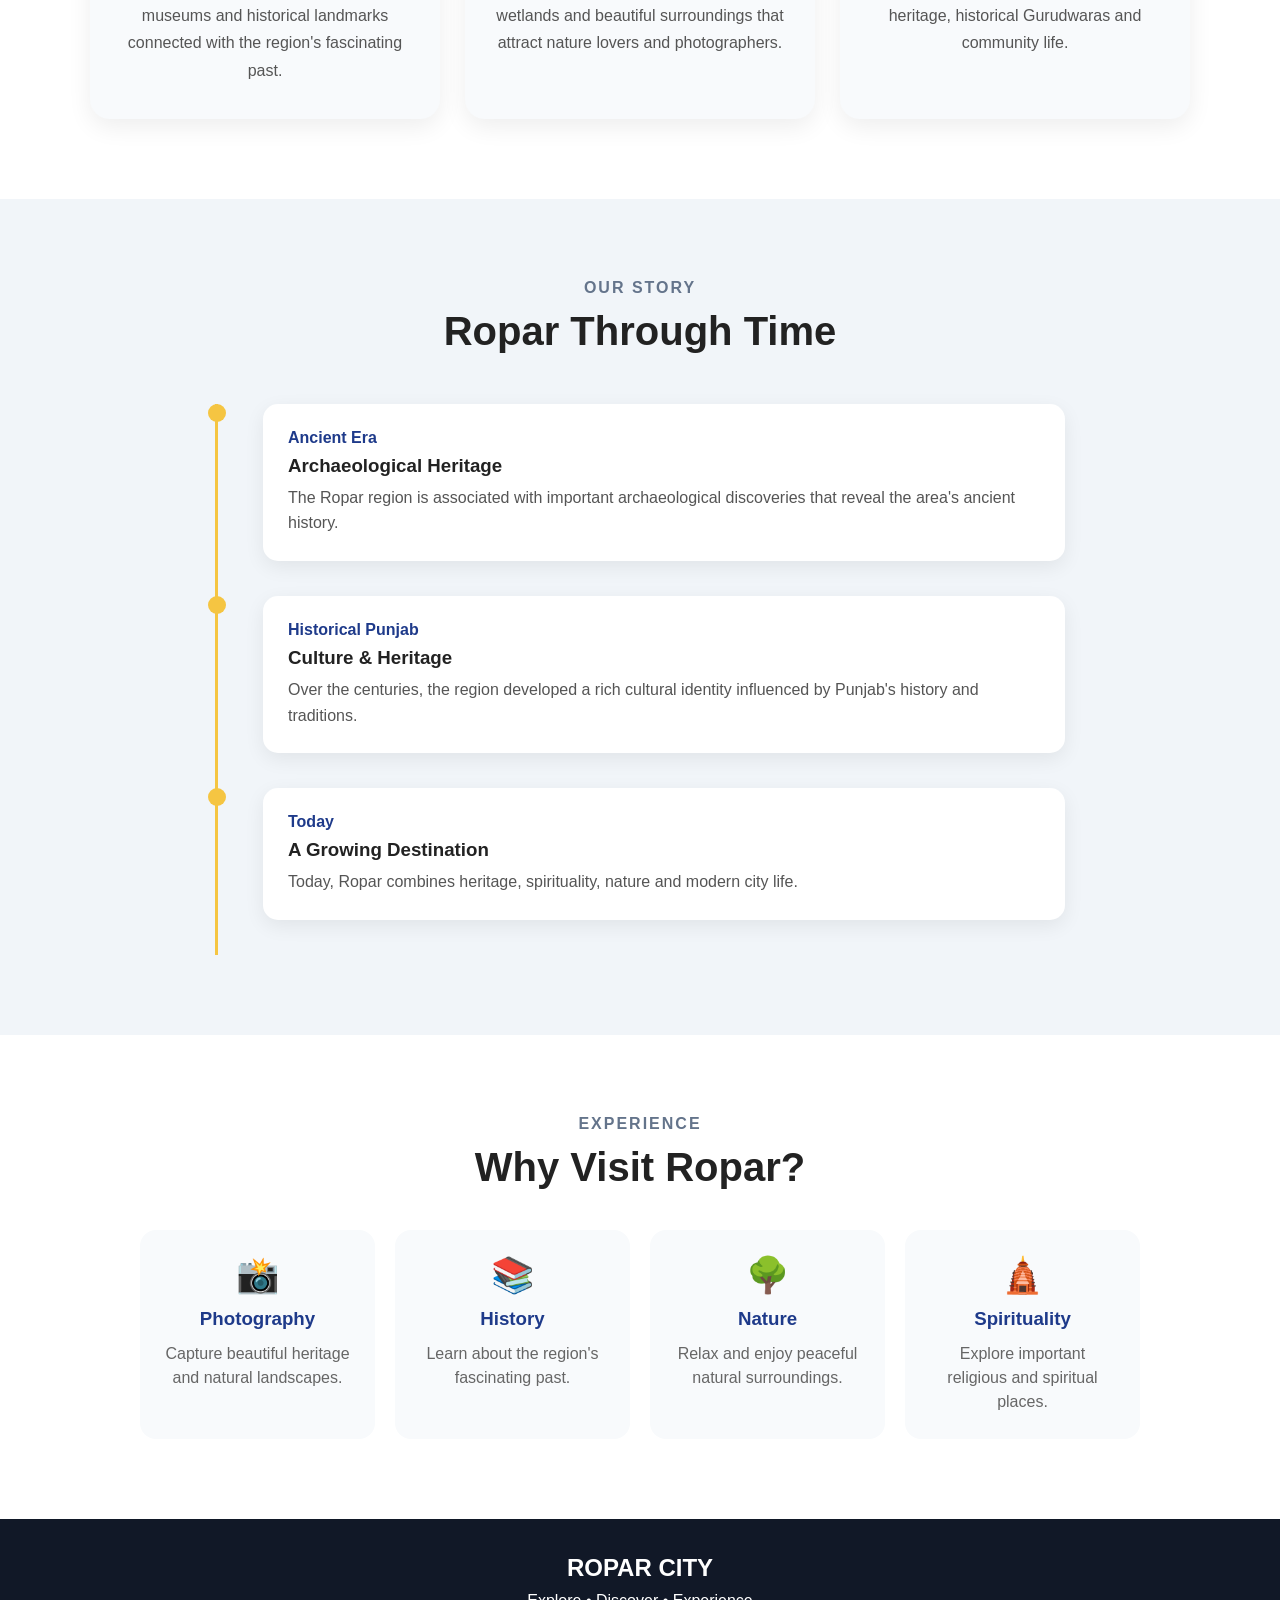
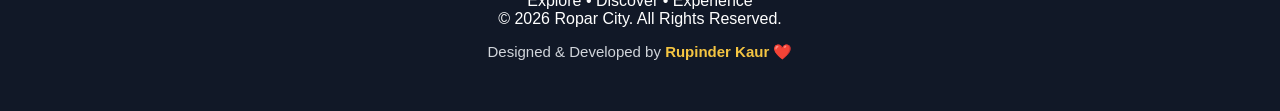
==== commit b9cb4e9f: "Add files via upload" ====
--- a/about.html
+++ b/about.html
@@ -25,6 +25,13 @@
             <li><a href="news.html">News</a></li>
             <li><a href="gallery.html">Gallery</a></li>
             <li><a href="contact.html">Contact</a></li>
+            <li class="language-switch">
+    <button onclick="toggleLanguageMenu()">English ▾</button>
+
+    <div id="languageMenu" class="language-menu">
+        <button onclick="setLanguage('pa')">ਪੰਜਾਬੀ</button>
+    </div>
+</li>
         </ul>
 
     </nav>
@@ -318,6 +325,20 @@
 
 
     <script src="script.js"></script>
+    <!-- Google Translate -->
+<div id="google_translate_element" style="display:none;"></div>
+
+<script>
+function googleTranslateElementInit() {
+    new google.translate.TranslateElement({
+        pageLanguage: 'en',
+        includedLanguages: 'en,pa',
+        autoDisplay: false
+    }, 'google_translate_element');
+}
+</script>
+
+<script src="https://translate.google.com/translate_a/element.js?cb=googleTranslateElementInit"></script>
 
 </body>
 
--- a/style.css
+++ b/style.css
@@ -2590,4 +2590,182 @@
 
 .developer-credit strong {
     color: #f5c542;
+}
+/* Language Dropdown */
+
+.language-switch {
+    position: relative;
+    display: inline-block;
+}
+
+.language-switch > button {
+    background: transparent;
+    color: white;
+    border: none;
+    font-size: 17px;
+    cursor: pointer;
+    padding: 8px 10px;
+}
+
+.language-switch > button:hover {
+    color: #ffd700;
+}
+
+.language-menu {
+    display: none;
+    position: absolute;
+    top: 100%;
+    right: 0;
+    background: white;
+    min-width: 100px;
+    border-radius: 5px;
+    box-shadow: 0 4px 12px rgba(0,0,0,0.25);
+    z-index: 9999;
+}
+
+.language-menu.show {
+    display: block;
+}
+
+.language-menu button {
+    width: 100%;
+    background: white;
+    color: #111827;
+    border: none;
+    padding: 10px 14px;
+    font-size: 15px;
+    cursor: pointer;
+    text-align: center;
+}
+
+.language-menu button:hover {
+    background: #f1f1f1;
+}
+/* Hide Google Translate top bar */
+.goog-te-banner-frame {
+    display: none !important;
+}
+
+body {
+    top: 0 !important;
+}
+
+.goog-te-gadget {
+    display: none !important;
+}
+
+/* Hide Google Translate extra elements */
+body > .skiptranslate {
+    display: none !important;
+}
+/* ============================= */
+/* LANGUAGE SWITCHER FINAL STYLE */
+/* ============================= */
+
+.language-switch {
+    position: relative;
+    display: inline-block;
+}
+
+.language-switch > button {
+    background: transparent !important;
+    color: white !important;
+    border: none !important;
+    padding: 8px 12px !important;
+    font-size: 16px !important;
+    font-weight: 600;
+    cursor: pointer;
+    white-space: nowrap;
+}
+
+.language-switch > button:hover {
+    color: #ffd700 !important;
+}
+
+.language-menu {
+    display: none;
+    position: absolute;
+    top: 100%;
+    right: 0;
+    min-width: 110px;
+    background: white;
+    border-radius: 6px;
+    box-shadow: 0 4px 12px rgba(0,0,0,0.25);
+    z-index: 99999;
+    padding: 5px 0;
+}
+
+.language-menu.show {
+    display: block !important;
+}
+
+.language-menu button {
+    display: block;
+    width: 100%;
+    background: white !important;
+    color: #111827 !important;
+    border: none !important;
+    padding: 10px 15px !important;
+    font-size: 15px !important;
+    cursor: pointer;
+}
+
+.language-menu button:hover {
+    background: #eeeeee !important;
+}
+.call-button {
+    display: inline-block;
+    margin-top: 10px;
+    padding: 10px 18px;
+    background: #16a34a;
+    color: white;
+    text-decoration: none;
+    border-radius: 25px;
+    font-weight: 600;
+}
+
+.call-button:hover {
+    background: #15803d;
+}
+/* =========================
+   PLACE CARD HOVER ANIMATION
+========================= */
+
+.place-card {
+    transition: transform 0.35s ease, box-shadow 0.35s ease;
+}
+
+.place-card:hover {
+    transform: translateY(-10px);
+    box-shadow: 0 15px 30px rgba(0, 0, 0, 0.25);
+}
+
+.place-card .place-image {
+    transition: transform 0.5s ease;
+}
+
+.place-card:hover .place-image {
+    transform: scale(1.08);
+}
+/* Premium Image Hover Effect */
+
+.place-card {
+    overflow: hidden;
+}
+
+.place-card .place-image {
+    position: relative;
+    overflow: hidden;
+}
+
+.place-card .place-image::after {
+    content: "";
+    position: absolute;
+    inset: 0;
+    background: rgba(0, 0, 0, 0);
+    transition: background 0.4s ease;
+}
+
+.place-card:hover .place-image::after {
+    background: rgba(0, 0, 0, 0.15);
 }
